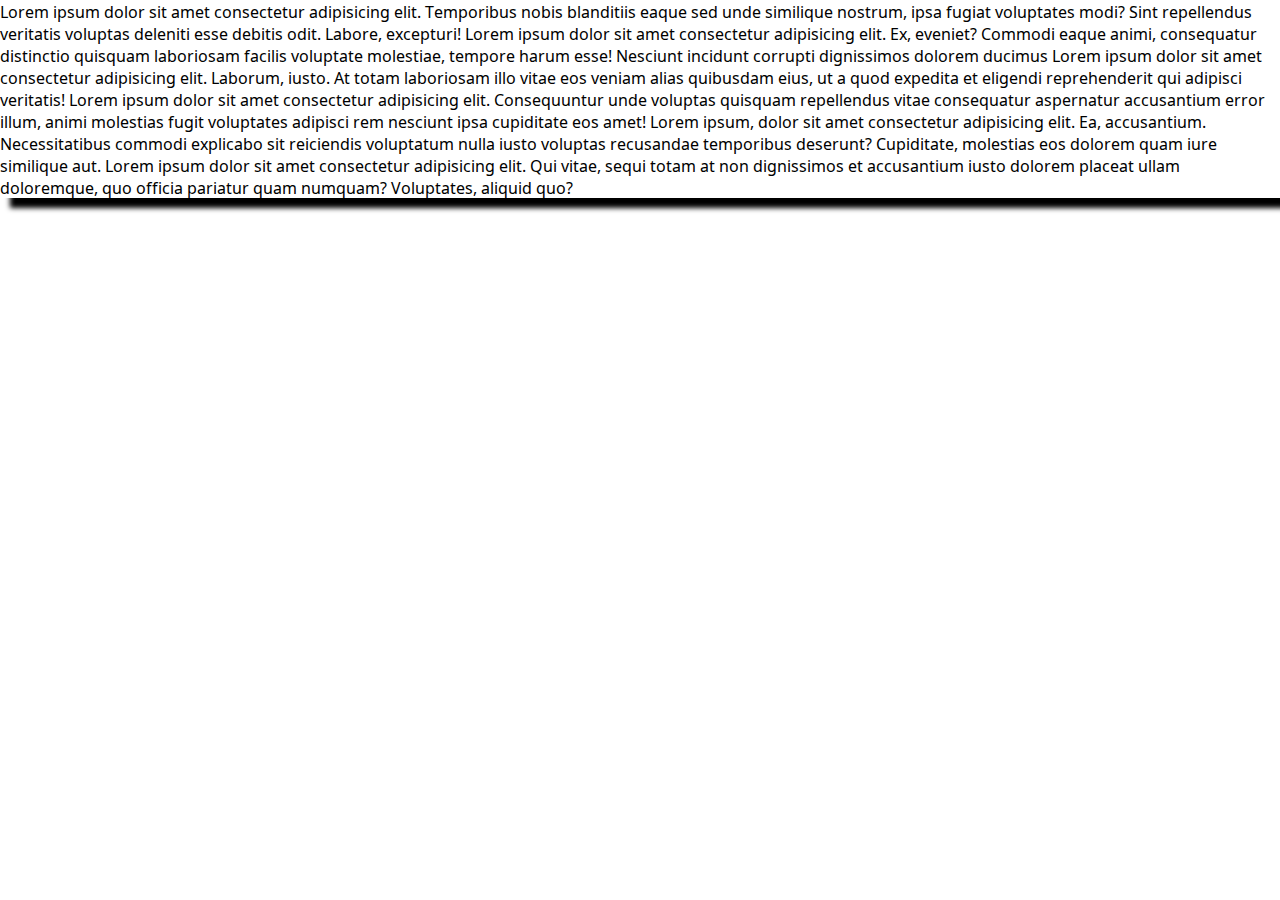
==== index.html @ eccb17f1 "egg" ====
<!DOCTYPE html>
<html lang="en">
<head>
    <meta charset="UTF-8">
    <meta name="viewport" content="width=device-width, initial-scale=1.0">
    <link rel="stylesheet" href="stylesheet.css">
    <link rel="preconnect" href="https://fonts.googleapis.com">
    <link rel="preconnect" href="https://fonts.gstatic.com" crossorigin>
    <link href="https://fonts.googleapis.com/css2?family=Noto+Sans+Anatolian+Hieroglyphs&display=swap" rel="stylesheet">
    <title>Flexbox Gallery Project</title>
</head>
<body>
    <div>
        <p class="font">
            Lorem ipsum dolor sit amet consectetur adipisicing elit. Temporibus nobis blanditiis eaque sed unde similique nostrum, ipsa fugiat voluptates modi? Sint repellendus veritatis voluptas deleniti esse debitis odit. Labore, excepturi! Lorem ipsum dolor sit amet consectetur adipisicing elit. Ex, eveniet? Commodi eaque animi, consequatur distinctio quisquam laboriosam facilis voluptate molestiae, tempore harum esse! Nesciunt incidunt corrupti dignissimos dolorem ducimus Lorem ipsum dolor sit amet consectetur adipisicing elit. Laborum, iusto. At totam laboriosam illo vitae eos veniam alias quibusdam eius, ut a quod expedita et eligendi reprehenderit qui adipisci veritatis! Lorem ipsum dolor sit amet consectetur adipisicing elit. Consequuntur unde voluptas quisquam repellendus vitae consequatur aspernatur accusantium error illum, animi molestias fugit voluptates adipisci rem nesciunt ipsa cupiditate eos amet! Lorem ipsum, dolor sit amet consectetur adipisicing elit. Ea, accusantium. Necessitatibus commodi explicabo sit reiciendis voluptatum nulla iusto voluptas recusandae temporibus deserunt? Cupiditate, molestias eos dolorem quam iure similique aut. Lorem ipsum dolor sit amet consectetur adipisicing elit. Qui vitae, sequi totam at non dignissimos et accusantium iusto dolorem placeat ullam doloremque, quo officia pariatur quam numquam? Voluptates, aliquid quo?
        </p>
    </div>
</body>
</html>
---- stylesheet.css ----
html,body,*
{
    font-size: 16px;
    padding: 0;
    margin: 0;
    box-sizing: border-box;
}

div
{
    justify-content: space-evenly;    
    box-shadow: 10px 10px 5px black;
    margin-left: auto;
    margin-right: auto;
    max-width: fit-content;
}
.font
{
    font-family: "Noto Sans Anatolian Hieroglyphs";
    font-weight: 400;
    font-style: normal;
}
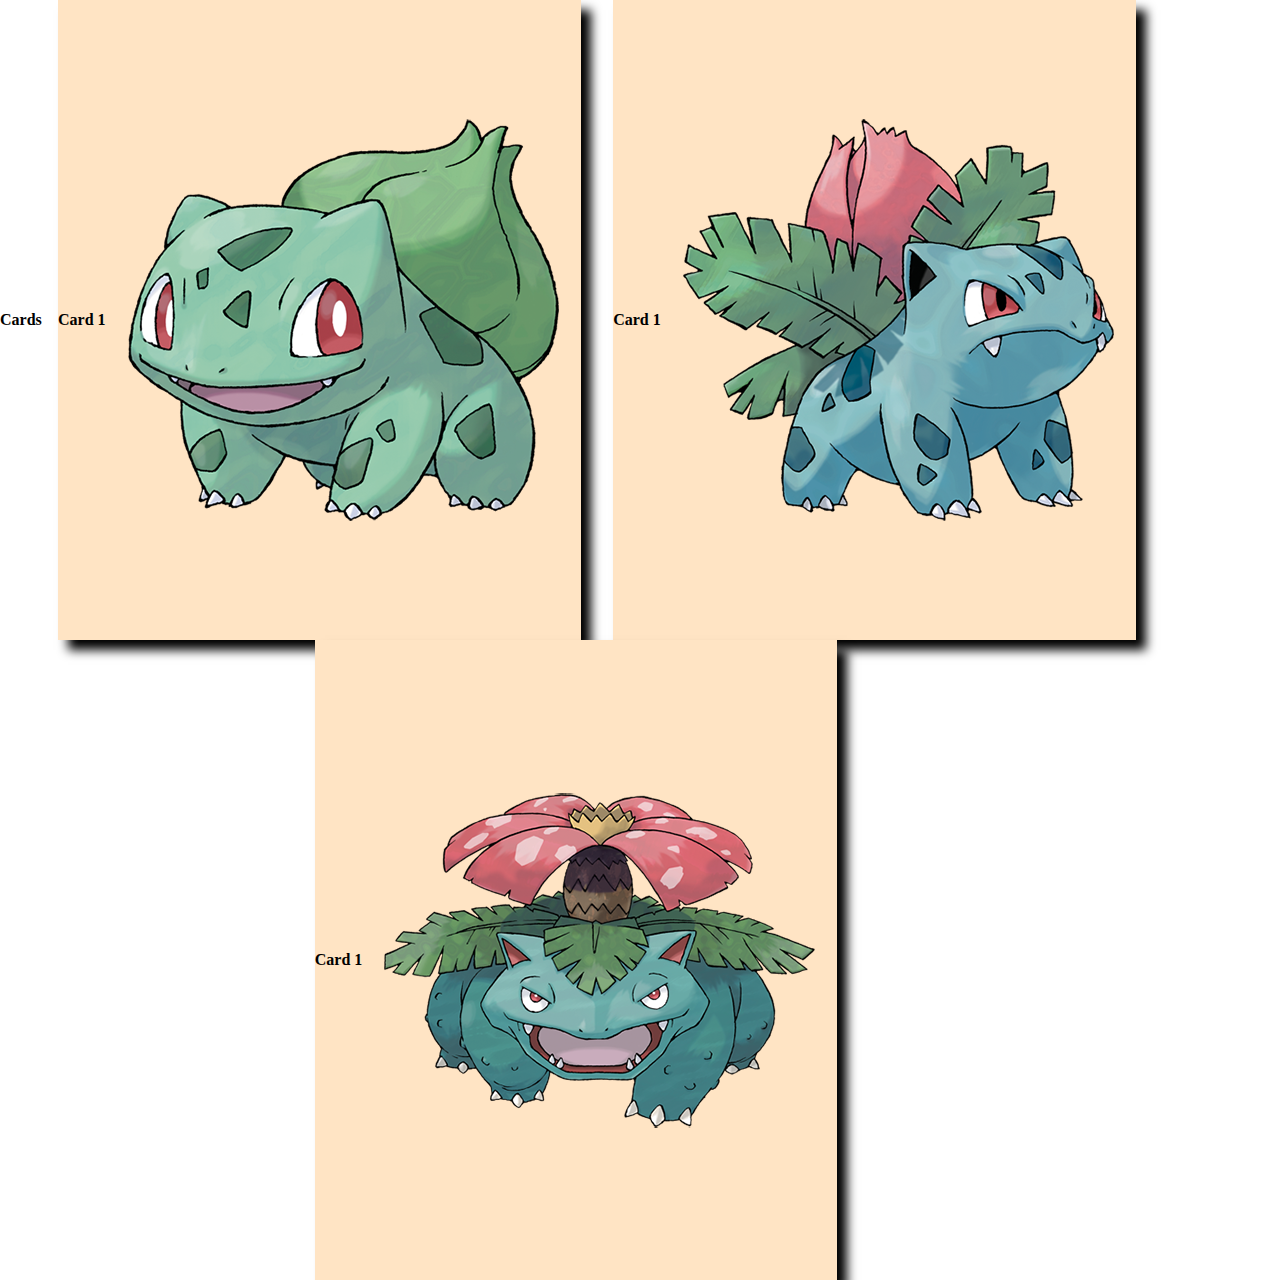
==== commit a7279b29: "eggg" ====
--- a/index.html
+++ b/index.html
@@ -4,16 +4,25 @@
     <meta charset="UTF-8">
     <meta name="viewport" content="width=device-width, initial-scale=1.0">
     <link rel="stylesheet" href="stylesheet.css">
-    <link rel="preconnect" href="https://fonts.googleapis.com">
-    <link rel="preconnect" href="https://fonts.gstatic.com" crossorigin>
-    <link href="https://fonts.googleapis.com/css2?family=Noto+Sans+Anatolian+Hieroglyphs&display=swap" rel="stylesheet">
     <title>Flexbox Gallery Project</title>
 </head>
 <body>
-    <div>
-        <p class="font">
-            Lorem ipsum dolor sit amet consectetur adipisicing elit. Temporibus nobis blanditiis eaque sed unde similique nostrum, ipsa fugiat voluptates modi? Sint repellendus veritatis voluptas deleniti esse debitis odit. Labore, excepturi! Lorem ipsum dolor sit amet consectetur adipisicing elit. Ex, eveniet? Commodi eaque animi, consequatur distinctio quisquam laboriosam facilis voluptate molestiae, tempore harum esse! Nesciunt incidunt corrupti dignissimos dolorem ducimus Lorem ipsum dolor sit amet consectetur adipisicing elit. Laborum, iusto. At totam laboriosam illo vitae eos veniam alias quibusdam eius, ut a quod expedita et eligendi reprehenderit qui adipisci veritatis! Lorem ipsum dolor sit amet consectetur adipisicing elit. Consequuntur unde voluptas quisquam repellendus vitae consequatur aspernatur accusantium error illum, animi molestias fugit voluptates adipisci rem nesciunt ipsa cupiditate eos amet! Lorem ipsum, dolor sit amet consectetur adipisicing elit. Ea, accusantium. Necessitatibus commodi explicabo sit reiciendis voluptatum nulla iusto voluptas recusandae temporibus deserunt? Cupiditate, molestias eos dolorem quam iure similique aut. Lorem ipsum dolor sit amet consectetur adipisicing elit. Qui vitae, sequi totam at non dignissimos et accusantium iusto dolorem placeat ullam doloremque, quo officia pariatur quam numquam? Voluptates, aliquid quo?
-        </p>
-    </div>
+    <section>
+        <div class="container">
+            <h1>Cards</h1>
+            <div class="card">
+                <h2 class="card_title">Card 1</h2>
+                <img class="card_image"src="image/No1.png" alt="Bulbasaur">
+            </div>
+            <div class="card">
+                <h2 class="card_title">Card 1</h2>
+                <img class="card_image"src="image/No2.png" alt="Ivysaur">
+            </div>
+            <div class="card">
+                <h2 class="card_title">Card 1</h2>
+                <img class="card_image"src="image/No3.png" alt="Venusaur">
+            </div>
+        </div>
+    </section>
 </body>
 </html>--- a/stylesheet.css
+++ b/stylesheet.css
@@ -5,19 +5,50 @@
     padding: 0;
     margin: 0;
     box-sizing: border-box;
+
+}
+body
+{
+    background-image: url(https://wallpapers.com/images/hd/black-and-white-stripes-5xlbt1gafuicrump.jpg);
+}
+div
+{   
+    display:flex;
+    align-items: center;
+    justify-content: space-around;
 }
 
-div
+.card_image
 {
+
+}
+
+.card
+{
+    height:40rem;
+    width:30%
     justify-content: space-evenly;    
-    box-shadow: 10px 10px 5px black;
+    box-shadow: 10px 10px 10px black;
     margin-left: auto;
     margin-right: auto;
-    max-width: fit-content;
+    max-width: 50%;
+    max-height:50%;
+    background-color: bisque;
+    border:10px black;
 }
-.font
+.card_title
 {
-    font-family: "Noto Sans Anatolian Hieroglyphs";
-    font-weight: 400;
-    font-style: normal;
+    
+}
+h1
+{
+
+}
+.container
+{
+    width:90vw;
+    margin:2rem auto
+    display: flex;
+    flex-wrap: wrap;
+    justify-content: space-between;
 }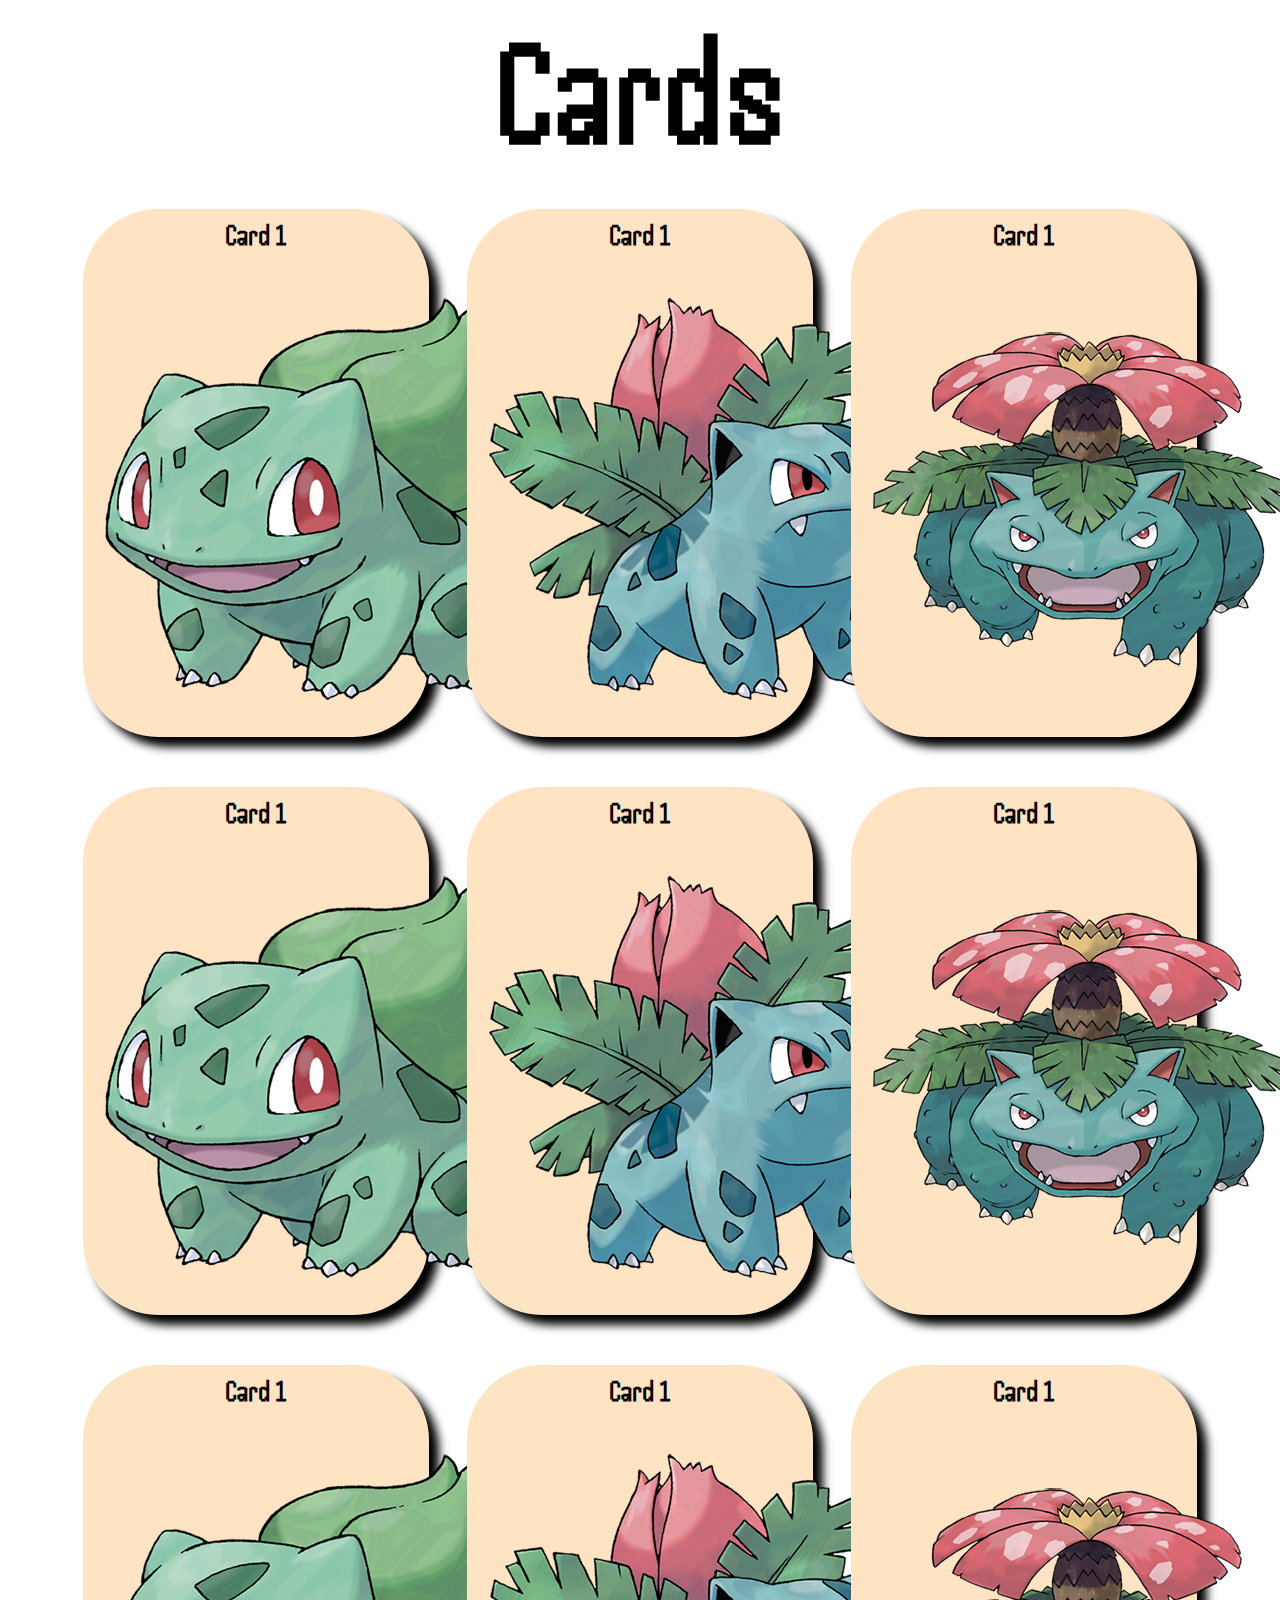
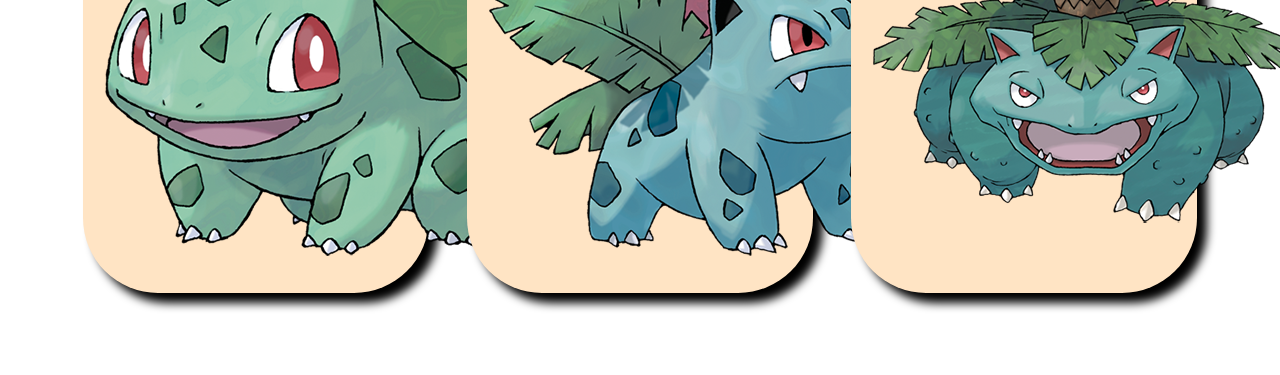
==== commit ec3c7c6f: "it works" ====
--- a/index.html
+++ b/index.html
@@ -3,26 +3,50 @@
 <head>
     <meta charset="UTF-8">
     <meta name="viewport" content="width=device-width, initial-scale=1.0">
+    <link href="https://fonts.googleapis.com/css2?family=Handjet:wght@100..900&display=swap" rel="stylesheet">
     <link rel="stylesheet" href="stylesheet.css">
     <title>Flexbox Gallery Project</title>
 </head>
 <body>
-    <section>
+        <h1>Cards</h1>
         <div class="container">
-            <h1>Cards</h1>
+            <br>
             <div class="card">
                 <h2 class="card_title">Card 1</h2>
-                <img class="card_image"src="image/No1.png" alt="Bulbasaur">
+                <img class="card_image" src="image/No1.png" alt="Bulbasaur">
             </div>
             <div class="card">
                 <h2 class="card_title">Card 1</h2>
-                <img class="card_image"src="image/No2.png" alt="Ivysaur">
+                <img class="card_image" src="image/No2.png" alt="Ivysaur">
             </div>
             <div class="card">
                 <h2 class="card_title">Card 1</h2>
-                <img class="card_image"src="image/No3.png" alt="Venusaur">
+                <img class="card_image" src="image/No3.png" alt="Venusaur">
+            </div>            <br>
+            <div class="card">
+                <h2 class="card_title">Card 1</h2>
+                <img class="card_image" src="image/No1.png" alt="Bulbasaur">
+            </div>
+            <div class="card">
+                <h2 class="card_title">Card 1</h2>
+                <img class="card_image" src="image/No2.png" alt="Ivysaur">
+            </div>
+            <div class="card">
+                <h2 class="card_title">Card 1</h2>
+                <img class="card_image" src="image/No3.png" alt="Venusaur">
+            </div>
+            <div class="card">
+                <h2 class="card_title">Card 1</h2>
+                <img class="card_image" src="image/No1.png" alt="Bulbasaur">
+            </div>
+            <div class="card">
+                <h2 class="card_title">Card 1</h2>
+                <img class="card_image" src="image/No2.png" alt="Ivysaur">
+            </div>
+            <div class="card">
+                <h2 class="card_title">Card 1</h2>
+                <img class="card_image" src="image/No3.png" alt="Venusaur">
             </div>
         </div>
-    </section>
 </body>
 </html>--- a/stylesheet.css
+++ b/stylesheet.css
@@ -9,9 +9,21 @@
 }
 body
 {
-    background-image: url(https://wallpapers.com/images/hd/black-and-white-stripes-5xlbt1gafuicrump.jpg);
+    background-image: url(https://i.pinimg.com/originals/b1/80/69/b18069ceef9cc9858bf26335dc3908c1.jpg);
+    background-repeat:no-repeat;
+    background-size:cover;
+    background-position:center;
+
 }
-div
+.container
+{
+    width:90vw;
+    margin:2rem auto;
+    display: flex;
+    flex-wrap: wrap;
+    justify-content: space-between;
+}
+.not
 {   
     display:flex;
     align-items: center;
@@ -20,35 +32,44 @@
 
 .card_image
 {
-
+    margin-right: auto;
+    margin-left: auto;
+    display:block;
 }
 
 .card
 {
-    height:40rem;
-    width:30%
-    justify-content: space-evenly;    
+    height:33rem;
+    width:30%;
     box-shadow: 10px 10px 10px black;
     margin-left: auto;
     margin-right: auto;
-    max-width: 50%;
-    max-height:50%;
+    max-width: 30%;
+    max-height:30%;
     background-color: bisque;
     border:10px black;
+    margin-bottom:50px;
+    border-radius: 75px;
 }
 .card_title
 {
-    
+    text-align: center;
+    margin:0 auto;
+    padding: 10px;
+    font-size: 30px;
+    font-family: "Handjet", sans-serif !important;
+    font-style: normal;
+    font-weight:1000px;
 }
+
 h1
 {
-
-}
-.container
-{
-    width:90vw;
-    margin:2rem auto
-    display: flex;
-    flex-wrap: wrap;
-    justify-content: space-between;
+    margin:0 auto;
+    width:50%;
+    text-align: center;
+    padding-top:10px;
+    font-size:150px;
+    font-family: "Handjet", sans-serif !important;
+    font-style: normal;
+    font-weight:1000px;
 }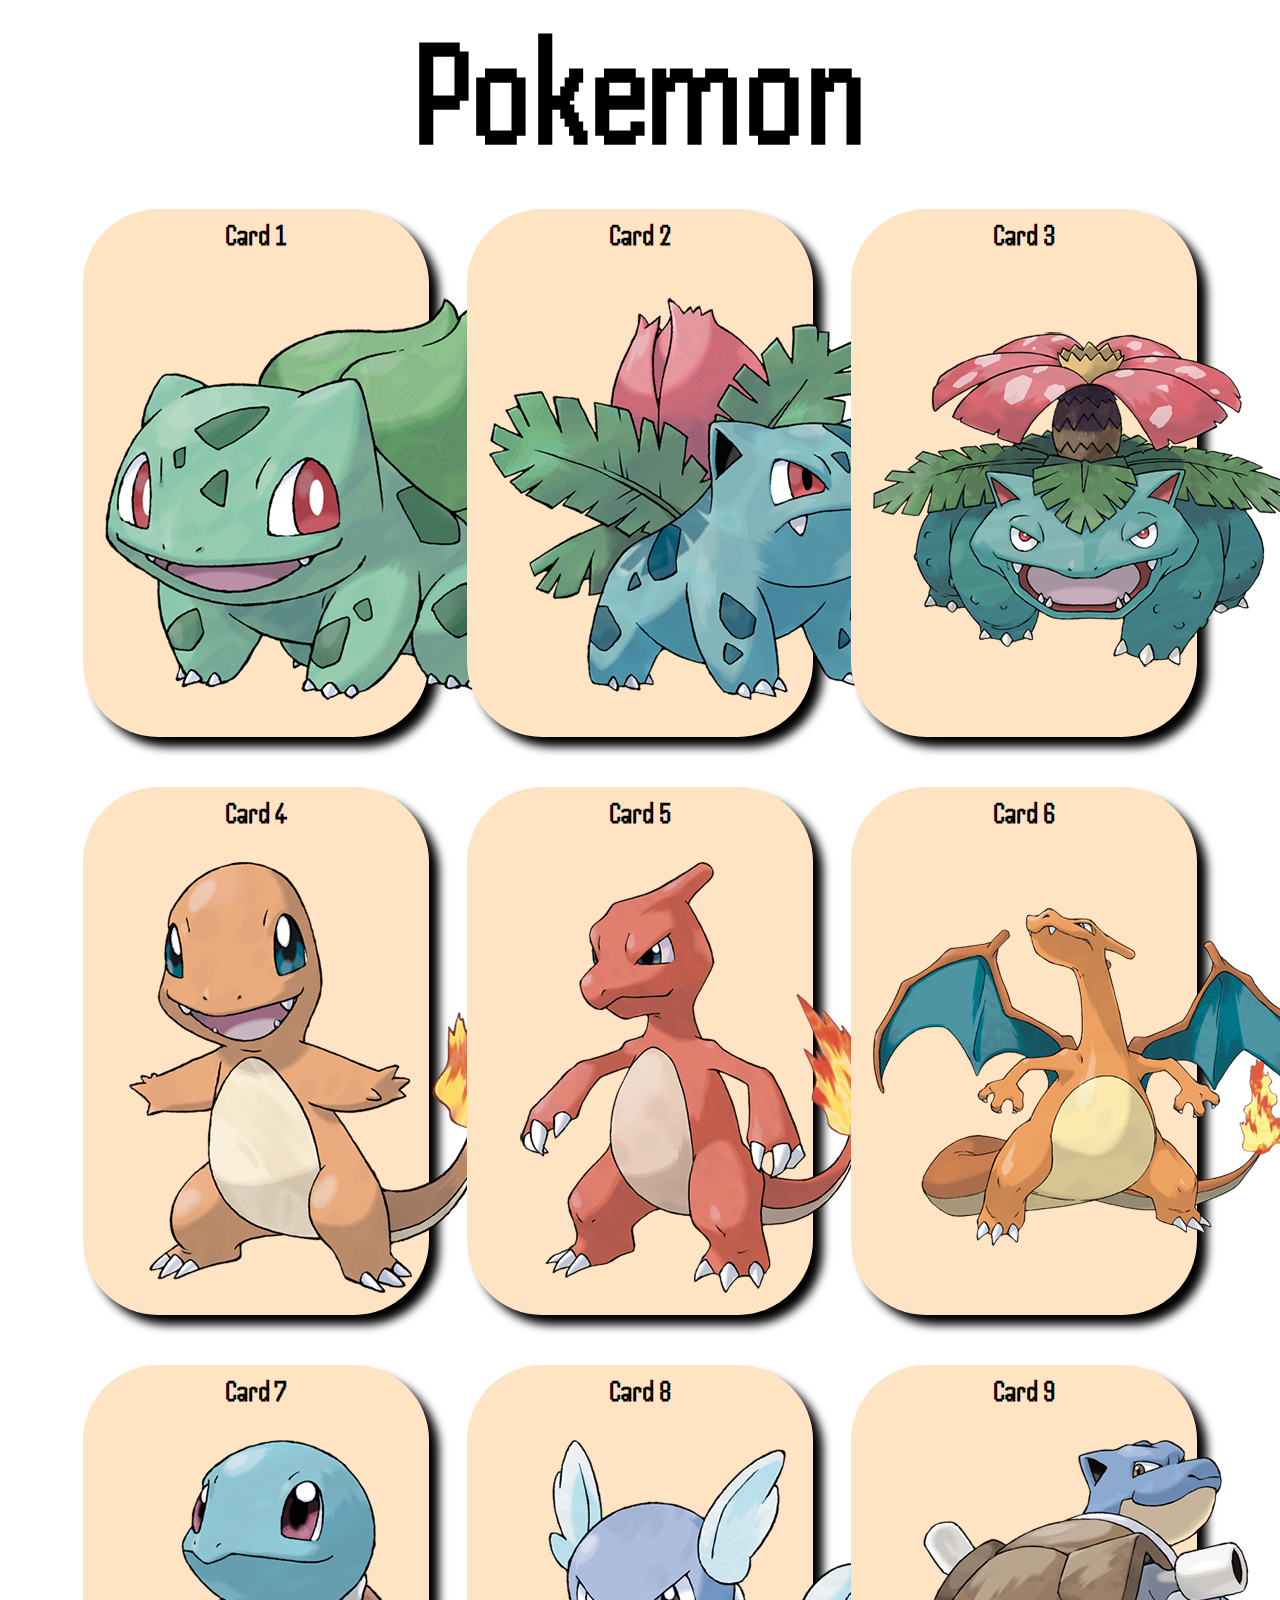
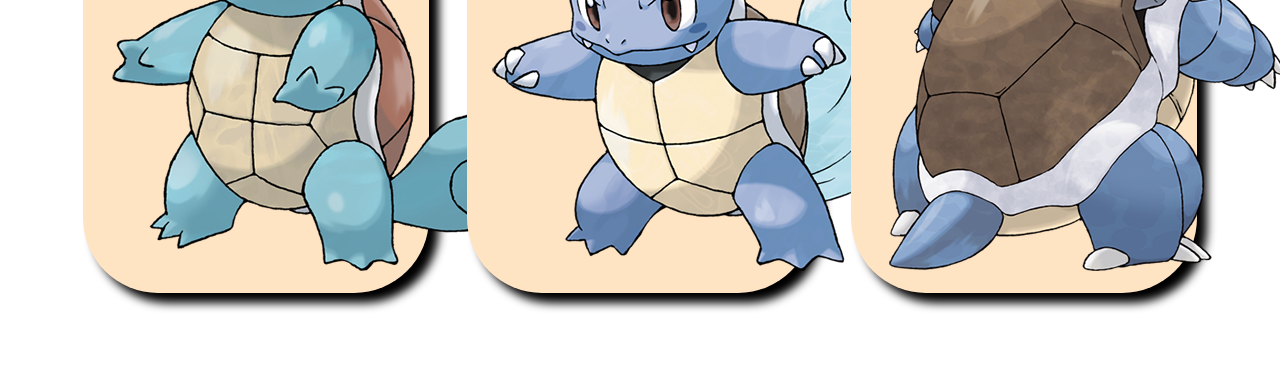
==== commit b312f723: "dddddddd" ====
--- a/index.html
+++ b/index.html
@@ -8,7 +8,7 @@
     <title>Flexbox Gallery Project</title>
 </head>
 <body>
-        <h1>Cards</h1>
+        <h1>Pokemon</h1>
         <div class="container">
             <br>
             <div class="card">
@@ -16,36 +16,36 @@
                 <img class="card_image" src="image/No1.png" alt="Bulbasaur">
             </div>
             <div class="card">
-                <h2 class="card_title">Card 1</h2>
+                <h2 class="card_title">Card 2</h2>
                 <img class="card_image" src="image/No2.png" alt="Ivysaur">
             </div>
             <div class="card">
-                <h2 class="card_title">Card 1</h2>
+                <h2 class="card_title">Card 3</h2>
                 <img class="card_image" src="image/No3.png" alt="Venusaur">
             </div>            <br>
             <div class="card">
-                <h2 class="card_title">Card 1</h2>
-                <img class="card_image" src="image/No1.png" alt="Bulbasaur">
+                <h2 class="card_title">Card 4</h2>
+                <img class="card_image" src="image/No4.png" alt="Charmander">
             </div>
             <div class="card">
-                <h2 class="card_title">Card 1</h2>
-                <img class="card_image" src="image/No2.png" alt="Ivysaur">
+                <h2 class="card_title">Card 5</h2>
+                <img class="card_image" src="image/No5.png" alt="Charmeleon">
             </div>
             <div class="card">
-                <h2 class="card_title">Card 1</h2>
-                <img class="card_image" src="image/No3.png" alt="Venusaur">
+                <h2 class="card_title">Card 6</h2>
+                <img class="card_image" src="image/No6.png" alt="Charizard">
             </div>
             <div class="card">
-                <h2 class="card_title">Card 1</h2>
-                <img class="card_image" src="image/No1.png" alt="Bulbasaur">
+                <h2 class="card_title">Card 7</h2>
+                <img class="card_image" src="image/No7.png" alt="Squirtle">
             </div>
             <div class="card">
-                <h2 class="card_title">Card 1</h2>
-                <img class="card_image" src="image/No2.png" alt="Ivysaur">
+                <h2 class="card_title">Card 8</h2>
+                <img class="card_image" src="image/No8.png" alt="Wartortle">
             </div>
             <div class="card">
-                <h2 class="card_title">Card 1</h2>
-                <img class="card_image" src="image/No3.png" alt="Venusaur">
+                <h2 class="card_title">Card 9</h2>
+                <img class="card_image" src="image/No9.png" alt="Blaistoise">
             </div>
         </div>
 </body>
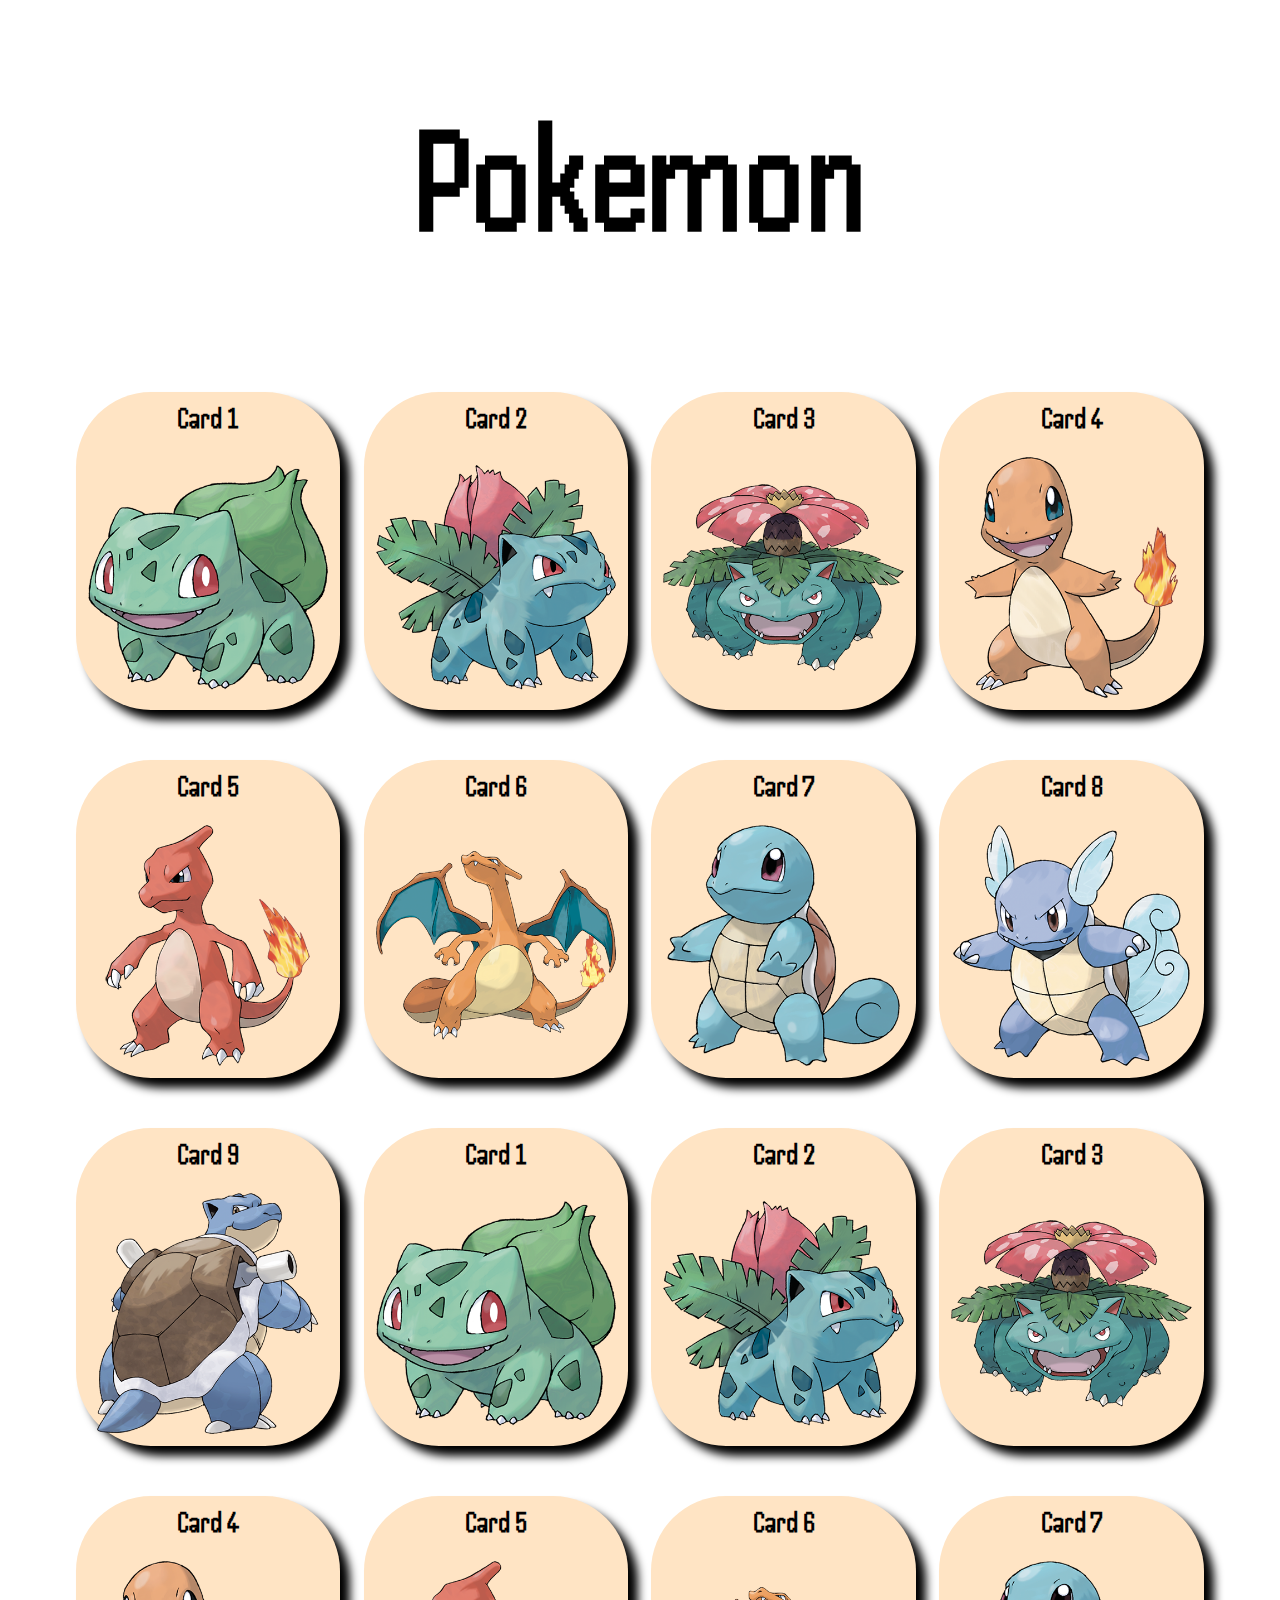
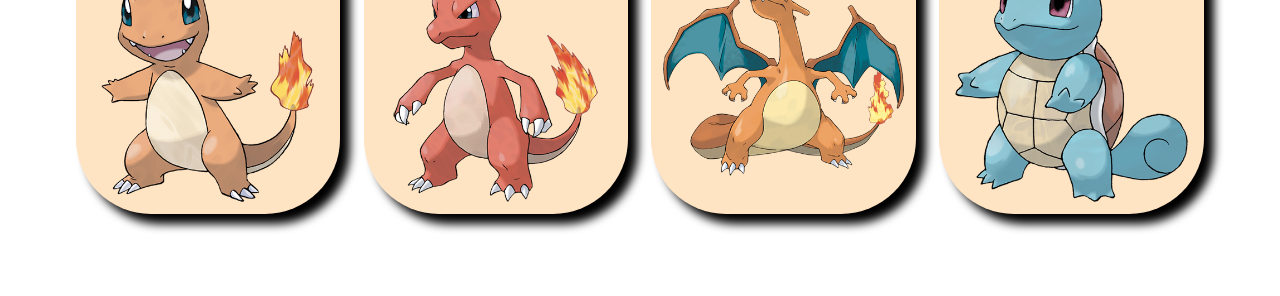
==== commit 9c56730c: "i stole code" ====
--- a/index.html
+++ b/index.html
@@ -7,46 +7,76 @@
     <link rel="stylesheet" href="stylesheet.css">
     <title>Flexbox Gallery Project</title>
 </head>
-<body>
-        <h1>Pokemon</h1>
+    <body>
+        <div class="header-container">
+            <h1>Pokemon</h1>
+        </div>
         <div class="container">
-            <br>
-            <div class="card">
+            <div class="card" id="plant_type">
                 <h2 class="card_title">Card 1</h2>
                 <img class="card_image" src="image/No1.png" alt="Bulbasaur">
             </div>
-            <div class="card">
+            <div class="card" id="plant_type">
                 <h2 class="card_title">Card 2</h2>
                 <img class="card_image" src="image/No2.png" alt="Ivysaur">
             </div>
-            <div class="card">
+            <div class="card" id="plant_type">
                 <h2 class="card_title">Card 3</h2>
                 <img class="card_image" src="image/No3.png" alt="Venusaur">
-            </div>            <br>
-            <div class="card">
+            </div>            
+            <div class="card" id="fire_type">
                 <h2 class="card_title">Card 4</h2>
                 <img class="card_image" src="image/No4.png" alt="Charmander">
             </div>
-            <div class="card">
+            <div class="card" id="fire_type">
                 <h2 class="card_title">Card 5</h2>
                 <img class="card_image" src="image/No5.png" alt="Charmeleon">
             </div>
-            <div class="card">
+            <div class="card" id="fire_type">
                 <h2 class="card_title">Card 6</h2>
                 <img class="card_image" src="image/No6.png" alt="Charizard">
             </div>
-            <div class="card">
+            <div class="card" id="water_type">
                 <h2 class="card_title">Card 7</h2>
                 <img class="card_image" src="image/No7.png" alt="Squirtle">
             </div>
-            <div class="card">
+            <div class="card" id="water_type">
                 <h2 class="card_title">Card 8</h2>
                 <img class="card_image" src="image/No8.png" alt="Wartortle">
             </div>
-            <div class="card">
+            <div class="card" id="water_type">
                 <h2 class="card_title">Card 9</h2>
                 <img class="card_image" src="image/No9.png" alt="Blaistoise">
             </div>
+            <div class="card" id="plant_type">
+                <h2 class="card_title">Card 1</h2>
+                <img class="card_image" src="image/No1.png" alt="Bulbasaur">
+            </div>
+            <div class="card" id="plant_type">
+                <h2 class="card_title">Card 2</h2>
+                <img class="card_image" src="image/No2.png" alt="Ivysaur">
+            </div>
+            <div class="card" id="plant_type">
+                <h2 class="card_title">Card 3</h2>
+                <img class="card_image" src="image/No3.png" alt="Venusaur">
+            </div>            
+            <div class="card" id="fire_type">
+                <h2 class="card_title">Card 4</h2>
+                <img class="card_image" src="image/No4.png" alt="Charmander">
+            </div>
+            <div class="card" id="fire_type">
+                <h2 class="card_title">Card 5</h2>
+                <img class="card_image" src="image/No5.png" alt="Charmeleon">
+            </div>
+            <div class="card" id="fire_type">
+                <h2 class="card_title">Card 6</h2>
+                <img class="card_image" src="image/No6.png" alt="Charizard">
+            </div>
+            <div class="card" id="water_type">
+                <h2 class="card_title">Card 7</h2>
+                <img class="card_image" src="image/No7.png" alt="Squirtle">
+            </div>
         </div>
-</body>
+        <script src="test.js"></script>
+    </body>
 </html>--- a/stylesheet.css
+++ b/stylesheet.css
@@ -23,33 +23,26 @@
     flex-wrap: wrap;
     justify-content: space-between;
 }
-.not
-{   
-    display:flex;
-    align-items: center;
-    justify-content: space-around;
-}
 
 .card_image
 {
     margin-right: auto;
     margin-left: auto;
     display:block;
+    width:100%;
 }
 
 .card
 {
-    height:33rem;
-    width:30%;
+    width:23%;
     box-shadow: 10px 10px 10px black;
     margin-left: auto;
     margin-right: auto;
-    max-width: 30%;
-    max-height:30%;
     background-color: bisque;
     border:10px black;
     margin-bottom:50px;
     border-radius: 75px;
+    transition: all 0.5s;
 }
 .card_title
 {
@@ -57,19 +50,75 @@
     margin:0 auto;
     padding: 10px;
     font-size: 30px;
-    font-family: "Handjet", sans-serif !important;
+    font-family: "Handjet", sans-serif;
     font-style: normal;
     font-weight:1000px;
 }
-
+.card:hover
+{
+    transform:translate(-10px,-10px);
+}
 h1
 {
-    margin:0 auto;
-    width:50%;
+    margin-left: auto;
+    align-items: center;
+    margin-right: auto;
     text-align: center;
-    padding-top:10px;
+    display: flex;
+    flex-wrap:wrap
+    width:30%;
     font-size:150px;
-    font-family: "Handjet", sans-serif !important;
-    font-style: normal;
-    font-weight:1000px;
-}+    font-family: "Handjet", sans-serif;
+    animation-name: header_test 5s;
+
+}
+.header-container {
+    display: flex;
+    justify-content: center;
+    align-items: center;
+    height: 40vh; /* Full viewport height */
+}
+
+#fire_type:hover
+{
+    transform:scale(0.5)
+}
+#plant_type:hover
+{
+    transform:scale(2.0)
+}
+#water_type:hover
+{
+    transform:scale(1.2523232325234335435453645464646456456464654646474768768)
+}
+
+@media(max-width:1200px)
+{
+    .card{
+        width: 30%;
+    }
+}
+@media(max-width:800px)
+{
+    .card
+    {
+        width:40%;
+    }
+}
+@media(max-width:600px)
+{
+    .card
+    {
+        width:70%
+    }
+
+}
+@keyframes header_test
+{
+    0% {transform:rotate(90deg)}
+    25%{transform:rotate(180deg)}
+    50%{transform:rotate(270deg)}
+    75%{transform:rotate(360deg)}
+    100%{transform:rotate(0deg)}
+
+}
